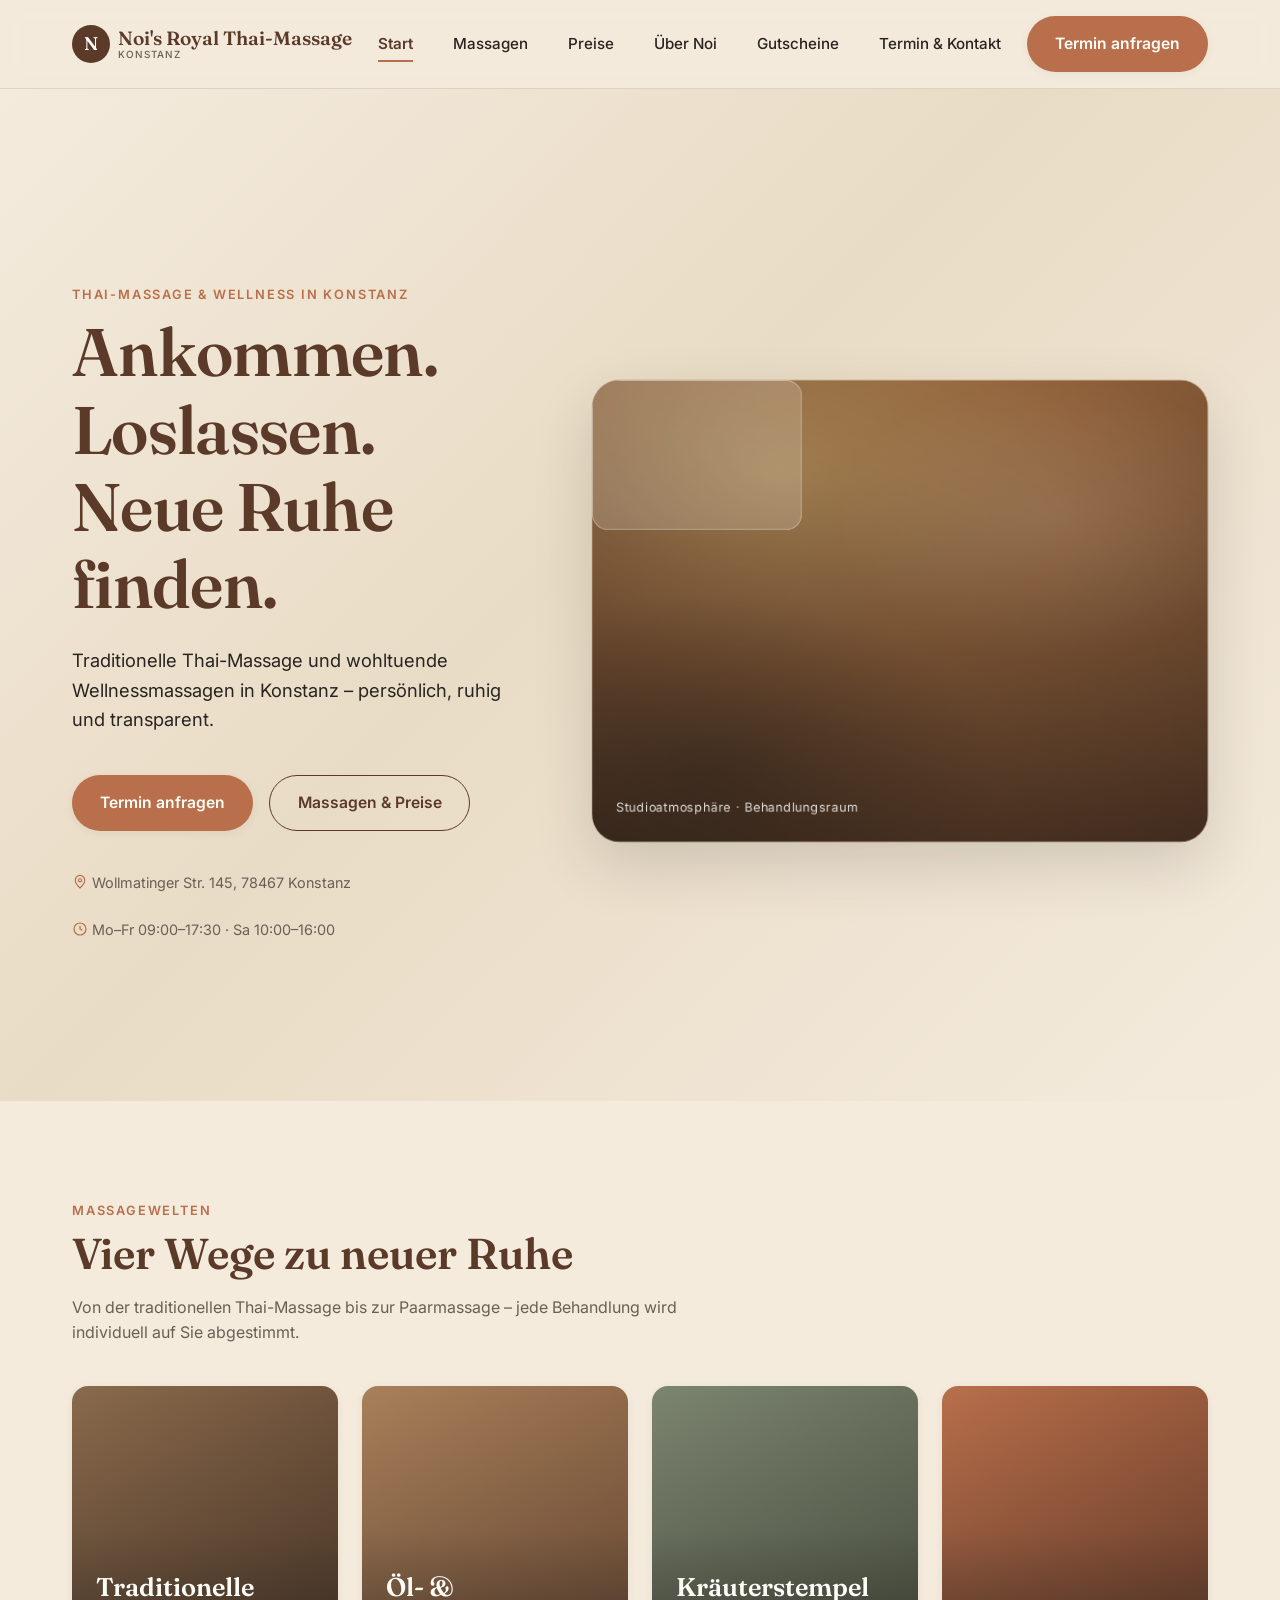
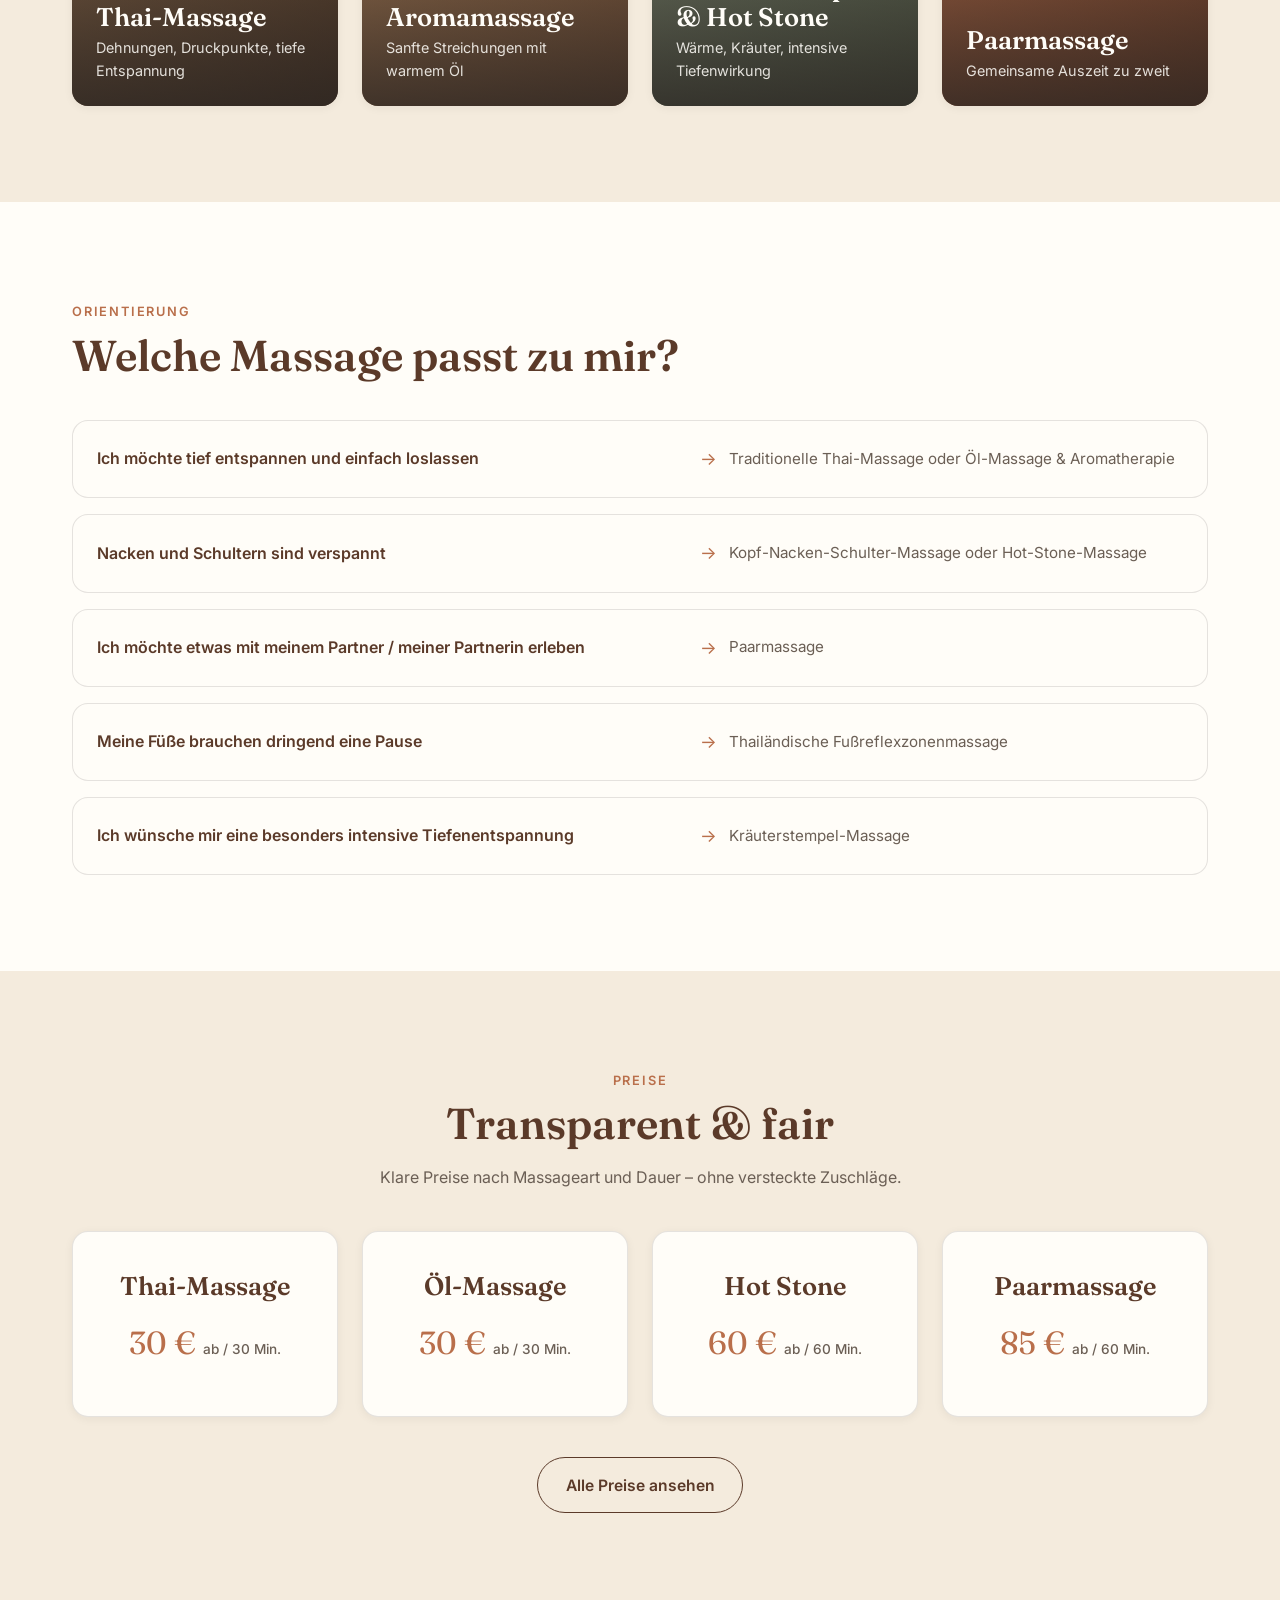
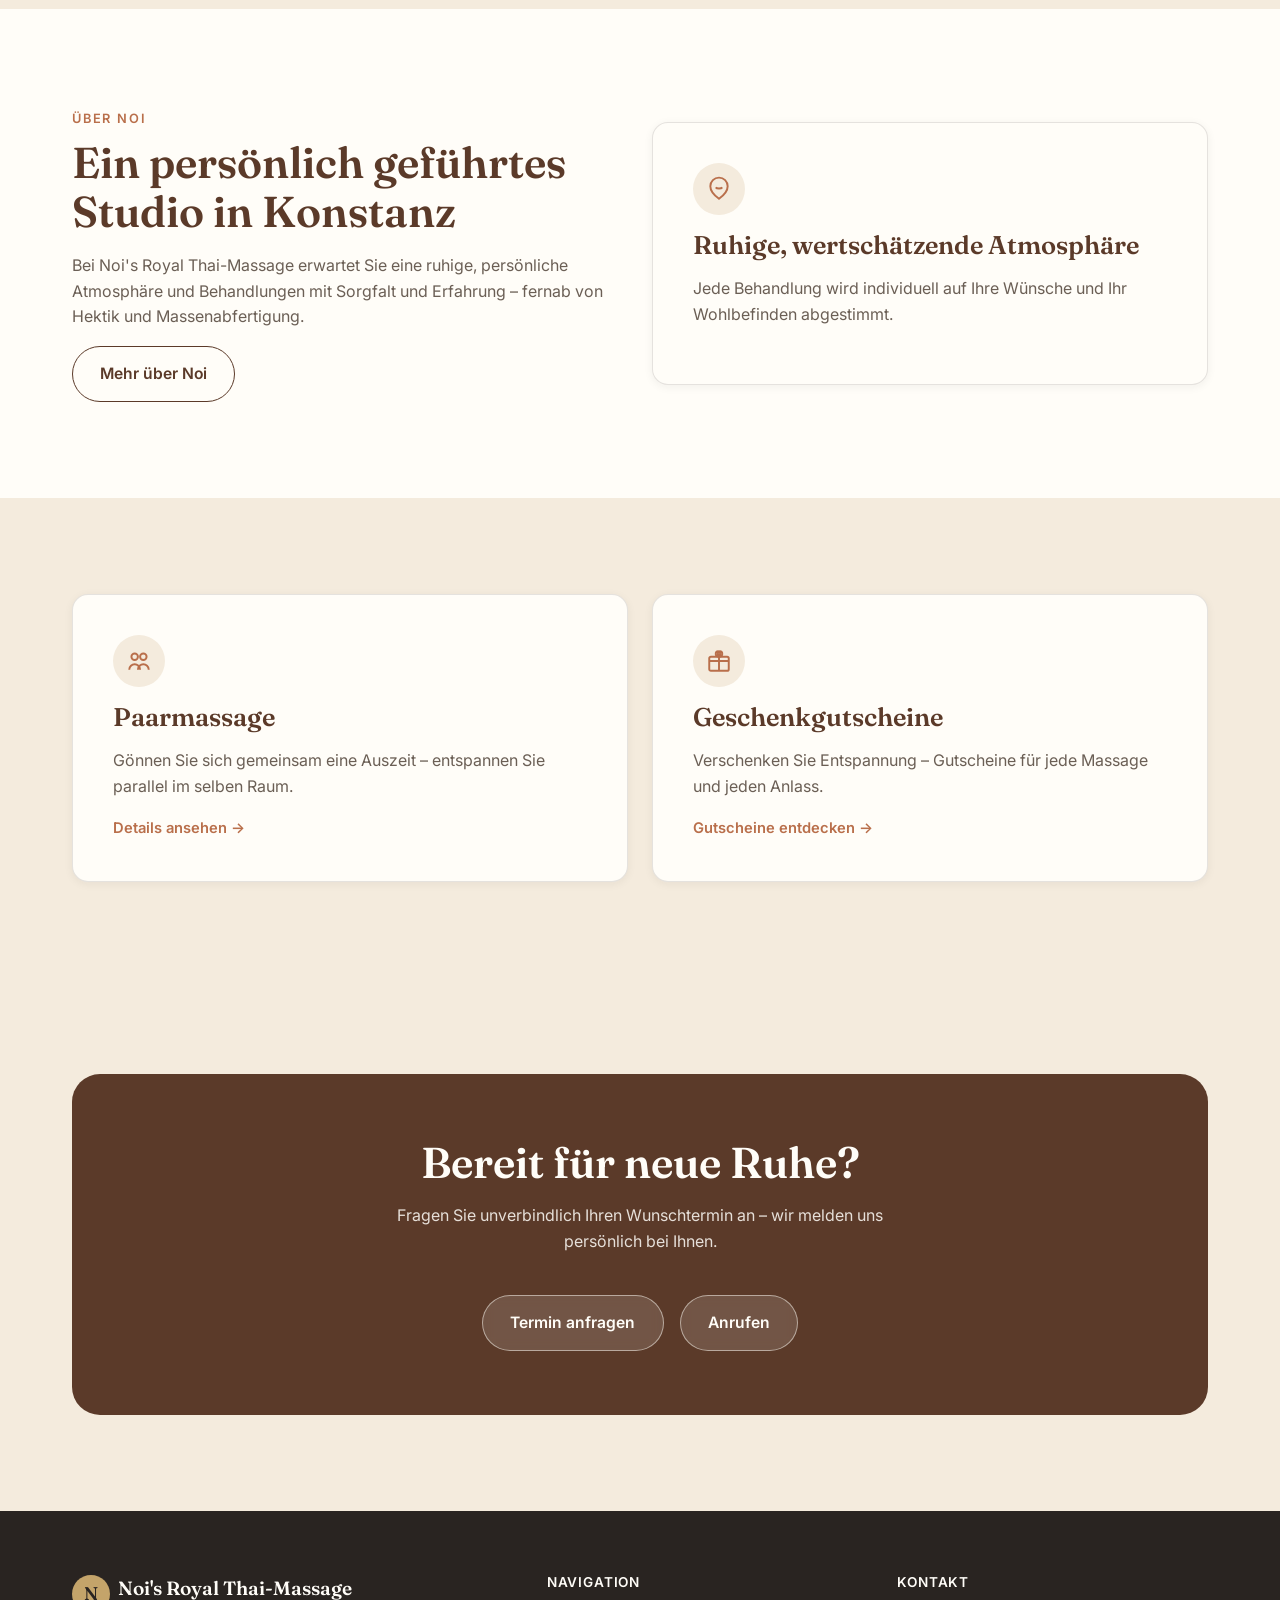
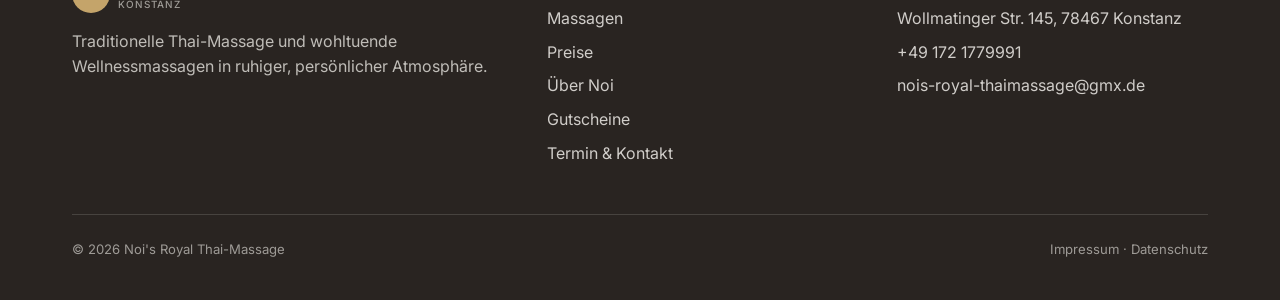
==== index.html @ 119bdf01 "Initial deploy: Noi's Royal Thai-Massage Konstanz website Static multi-page site (Start, Massagen, P" ====
<!doctype html>
<html lang="de">
<head>
<meta charset="UTF-8">
<meta name="viewport" content="width=device-width, initial-scale=1">
<title>Noi's Royal Thai-Massage Konstanz – Thai-Massage &amp; Wellness</title>
<meta name="description" content="Traditionelle Thai-Massage und wohltuende Wellnessmassagen in Konstanz – persönlich, ruhig und transparent. Jetzt Termin anfragen.">
<link rel="icon" href="data:image/svg+xml,%3Csvg xmlns='http://www.w3.org/2000/svg' viewBox='0 0 64 64'%3E%3Ccircle cx='32' cy='32' r='32' fill='%235B3A29'/%3E%3Ctext x='32' y='43' font-family='Georgia,serif' font-size='30' fill='%23FFFDF8' text-anchor='middle'%3EN%3C/text%3E%3C/svg%3E">
<link rel="preconnect" href="https://fonts.googleapis.com">
<link rel="preconnect" href="https://fonts.gstatic.com" crossorigin>
<link href="https://fonts.googleapis.com/css2?family=Fraunces:opsz,wght@9..144,500;9..144,600&family=Inter:wght@400;500;600;700&display=swap" rel="stylesheet">
<link rel="stylesheet" href="css/styles.css">
</head>
<body>
<a class="skip-link" href="#main">Zum Inhalt springen</a>

<header class="site-header">
  <div class="container nav">
    <a href="index.html" class="brand">
      <span class="brand-mark">N</span>
      <span class="brand-name">Noi's Royal Thai-Massage<span class="brand-sub">Konstanz</span></span>
    </a>
    <nav class="nav-links" aria-label="Hauptnavigation">
      <a href="index.html" aria-current="page">Start</a>
      <a href="massagen.html">Massagen</a>
      <a href="preise.html">Preise</a>
      <a href="ueber-noi.html">Über Noi</a>
      <a href="gutscheine.html">Gutscheine</a>
      <a href="termin-kontakt.html">Termin &amp; Kontakt</a>
    </nav>
    <div class="nav-actions">
      <a href="termin-kontakt.html" class="btn btn-primary nav-cta">Termin anfragen</a>
      <button class="nav-toggle" aria-expanded="false" aria-controls="mobile-menu" aria-label="Menü öffnen">
        <span></span><span></span><span></span>
      </button>
    </div>
  </div>
  <div class="mobile-menu" id="mobile-menu">
    <a href="index.html">Start</a>
    <a href="massagen.html">Massagen</a>
    <a href="preise.html">Preise</a>
    <a href="ueber-noi.html">Über Noi</a>
    <a href="gutscheine.html">Gutscheine</a>
    <a href="termin-kontakt.html">Termin &amp; Kontakt</a>
    <a href="termin-kontakt.html" class="btn btn-primary btn-block">Termin anfragen</a>
  </div>
</header>

<main id="main">

  <!-- HERO -->
  <section class="hero">
    <div class="container hero-grid">
      <div class="hero-copy">
        <span class="eyebrow">Thai-Massage &amp; Wellness in Konstanz</span>
        <h1>Ankommen. Loslassen. Neue Ruhe finden.</h1>
        <p class="lede">Traditionelle Thai-Massage und wohltuende Wellnessmassagen in Konstanz – persönlich, ruhig und transparent.</p>
        <div class="hero-ctas">
          <a href="termin-kontakt.html" class="btn btn-primary">Termin anfragen</a>
          <a href="preise.html" class="btn btn-secondary">Massagen &amp; Preise</a>
        </div>
        <div class="hero-meta">
          <span>
            <svg viewBox="0 0 24 24" fill="none" stroke="currentColor" stroke-width="1.8"><path d="M12 21s-7-6.1-7-11.5A7 7 0 0 1 12 2a7 7 0 0 1 7 7.5C19 14.9 12 21 12 21z"/><circle cx="12" cy="9.5" r="2.4"/></svg>
            Wollmatinger Str. 145, 78467 Konstanz
          </span>
          <span>
            <svg viewBox="0 0 24 24" fill="none" stroke="currentColor" stroke-width="1.8"><circle cx="12" cy="12" r="9"/><path d="M12 7v5l3.5 2"/></svg>
            Mo–Fr 09:00–17:30 · Sa 10:00–16:00
          </span>
        </div>
      </div>

      <div class="hero-visual" aria-hidden="true">
        <div class="hero-visual-layer layer-bg" data-depth="4"></div>
        <div class="hero-visual-layer layer-texture" data-depth="6"></div>
        <div class="hero-visual-layer layer-figure" data-depth="6"></div>
        <div class="hero-visual-layer layer-detail" data-depth="9"></div>
        <span class="hero-visual-caption">Studioatmosphäre · Behandlungsraum</span>
      </div>
    </div>
  </section>

  <!-- MASSAGEWELTEN -->
  <section>
    <div class="container">
      <div class="section-head reveal">
        <span class="eyebrow">Massagewelten</span>
        <h2>Vier Wege zu neuer Ruhe</h2>
        <p>Von der traditionellen Thai-Massage bis zur Paarmassage – jede Behandlung wird individuell auf Sie abgestimmt.</p>
      </div>
      <div class="grid grid-4">
        <a href="massagen.html#thai-massage" class="world-card world-1 reveal">
          <div><h3>Traditionelle Thai-Massage</h3><p>Dehnungen, Druckpunkte, tiefe Entspannung</p></div>
        </a>
        <a href="massagen.html#oel-massage" class="world-card world-2 reveal">
          <div><h3>Öl- &amp; Aromamassage</h3><p>Sanfte Streichungen mit warmem Öl</p></div>
        </a>
        <a href="massagen.html#kraeuterstempel" class="world-card world-3 reveal">
          <div><h3>Kräuterstempel &amp; Hot Stone</h3><p>Wärme, Kräuter, intensive Tiefenwirkung</p></div>
        </a>
        <a href="massagen.html#paarmassage" class="world-card world-4 reveal">
          <div><h3>Paarmassage</h3><p>Gemeinsame Auszeit zu zweit</p></div>
        </a>
      </div>
    </div>
  </section>

  <!-- WELCHE MASSAGE PASST -->
  <section class="section-tinted">
    <div class="container">
      <div class="section-head reveal">
        <span class="eyebrow">Orientierung</span>
        <h2>Welche Massage passt zu mir?</h2>
      </div>
      <div class="guide-list">
        <div class="guide-item reveal">
          <span class="guide-need">Ich möchte tief entspannen und einfach loslassen</span>
          <span class="guide-arrow">→</span>
          <span class="guide-answer">Traditionelle Thai-Massage oder Öl-Massage &amp; Aromatherapie</span>
        </div>
        <div class="guide-item reveal">
          <span class="guide-need">Nacken und Schultern sind verspannt</span>
          <span class="guide-arrow">→</span>
          <span class="guide-answer">Kopf-Nacken-Schulter-Massage oder Hot-Stone-Massage</span>
        </div>
        <div class="guide-item reveal">
          <span class="guide-need">Ich möchte etwas mit meinem Partner / meiner Partnerin erleben</span>
          <span class="guide-arrow">→</span>
          <span class="guide-answer">Paarmassage</span>
        </div>
        <div class="guide-item reveal">
          <span class="guide-need">Meine Füße brauchen dringend eine Pause</span>
          <span class="guide-arrow">→</span>
          <span class="guide-answer">Thailändische Fußreflexzonenmassage</span>
        </div>
        <div class="guide-item reveal">
          <span class="guide-need">Ich wünsche mir eine besonders intensive Tiefenentspannung</span>
          <span class="guide-arrow">→</span>
          <span class="guide-answer">Kräuterstempel-Massage</span>
        </div>
      </div>
    </div>
  </section>

  <!-- PREISE TEASER -->
  <section>
    <div class="container">
      <div class="section-head center reveal">
        <span class="eyebrow">Preise</span>
        <h2>Transparent &amp; fair</h2>
        <p>Klare Preise nach Massageart und Dauer – ohne versteckte Zuschläge.</p>
      </div>
      <div class="grid grid-4">
        <div class="card price-teaser-card reveal">
          <h3>Thai-Massage</h3>
          <span class="amount">30 € <small>ab / 30 Min.</small></span>
        </div>
        <div class="card price-teaser-card reveal">
          <h3>Öl-Massage</h3>
          <span class="amount">30 € <small>ab / 30 Min.</small></span>
        </div>
        <div class="card price-teaser-card reveal">
          <h3>Hot Stone</h3>
          <span class="amount">60 € <small>ab / 60 Min.</small></span>
        </div>
        <div class="card price-teaser-card reveal">
          <h3>Paarmassage</h3>
          <span class="amount">85 € <small>ab / 60 Min.</small></span>
        </div>
      </div>
      <div style="text-align:center; margin-top: var(--space-lg);" class="reveal">
        <a href="preise.html" class="btn btn-secondary">Alle Preise ansehen</a>
      </div>
    </div>
  </section>

  <!-- ÜBER STUDIO TEASER -->
  <section class="section-tinted">
    <div class="container grid grid-2" style="align-items:center;">
      <div class="reveal">
        <span class="eyebrow">Über Noi</span>
        <h2>Ein persönlich geführtes Studio in Konstanz</h2>
        <p>Bei Noi's Royal Thai-Massage erwartet Sie eine ruhige, persönliche Atmosphäre und Behandlungen mit Sorgfalt und Erfahrung – fernab von Hektik und Massenabfertigung.</p>
        <a href="ueber-noi.html" class="btn btn-secondary">Mehr über Noi</a>
      </div>
      <div class="card reveal">
        <div class="card-icon">
          <svg viewBox="0 0 24 24" fill="none" stroke="currentColor" stroke-width="1.8"><path d="M12 21c4.97-3.5 8-7.5 8-11.5A8 8 0 0 0 4 9.5C4 13.5 7.03 17.5 12 21z"/><path d="M9 10.5c1 1.5 5 1.5 6 0"/></svg>
        </div>
        <h3>Ruhige, wertschätzende Atmosphäre</h3>
        <p>Jede Behandlung wird individuell auf Ihre Wünsche und Ihr Wohlbefinden abgestimmt.</p>
      </div>
    </div>
  </section>

  <!-- PAARMASSAGE & GUTSCHEINE -->
  <section>
    <div class="container grid grid-2">
      <div class="card reveal">
        <div class="card-icon">
          <svg viewBox="0 0 24 24" fill="none" stroke="currentColor" stroke-width="1.8"><circle cx="8" cy="8" r="3"/><circle cx="16" cy="8" r="3"/><path d="M3 20c0-3 2.5-5 5-5s5 2 5 5"/><path d="M11 20c0-3 2.5-5 5-5s5 2 5 5"/></svg>
        </div>
        <h3>Paarmassage</h3>
        <p>Gönnen Sie sich gemeinsam eine Auszeit – entspannen Sie parallel im selben Raum.</p>
        <a href="massagen.html#paarmassage" class="card-link">Details ansehen →</a>
      </div>
      <div class="card reveal">
        <div class="card-icon">
          <svg viewBox="0 0 24 24" fill="none" stroke="currentColor" stroke-width="1.8"><rect x="3" y="8" width="18" height="13" rx="1.5"/><path d="M3 12h18"/><path d="M12 8v13"/><path d="M12 8c-1.7 0-3-1.1-3-2.5S9.8 3 11.2 3c1.6 0 2.8 2 .8 5zM12 8c1.7 0 3-1.1 3-2.5S14.2 3 12.8 3c-1.6 0-2.8 2-.8 5z"/></svg>
        </div>
        <h3>Geschenkgutscheine</h3>
        <p>Verschenken Sie Entspannung – Gutscheine für jede Massage und jeden Anlass.</p>
        <a href="gutscheine.html" class="card-link">Gutscheine entdecken →</a>
      </div>
    </div>
  </section>

  <!-- TERMIN & ANFAHRT CTA -->
  <section>
    <div class="container">
      <div class="cta-banner reveal">
        <h2>Bereit für neue Ruhe?</h2>
        <p>Fragen Sie unverbindlich Ihren Wunschtermin an – wir melden uns persönlich bei Ihnen.</p>
        <div class="hero-ctas">
          <a href="termin-kontakt.html" class="btn btn-ghost-light">Termin anfragen</a>
          <a href="tel:+491721779991" class="btn btn-ghost-light">Anrufen</a>
        </div>
      </div>
    </div>
  </section>

</main>

<footer class="site-footer">
  <div class="container">
    <div class="footer-grid">
      <div>
        <a href="index.html" class="brand">
          <span class="brand-mark">N</span>
          <span class="brand-name">Noi's Royal Thai-Massage<span class="brand-sub">Konstanz</span></span>
        </a>
        <p>Traditionelle Thai-Massage und wohltuende Wellnessmassagen in ruhiger, persönlicher Atmosphäre.</p>
      </div>
      <div>
        <h4>Navigation</h4>
        <ul class="footer-links">
          <li><a href="massagen.html">Massagen</a></li>
          <li><a href="preise.html">Preise</a></li>
          <li><a href="ueber-noi.html">Über Noi</a></li>
          <li><a href="gutscheine.html">Gutscheine</a></li>
          <li><a href="termin-kontakt.html">Termin &amp; Kontakt</a></li>
        </ul>
      </div>
      <div>
        <h4>Kontakt</h4>
        <ul class="footer-links">
          <li>Wollmatinger Str. 145, 78467 Konstanz</li>
          <li><a href="tel:+491721779991">+49 172 1779991</a></li>
          <!-- E-Mail laut Sekundärquelle verifiziert; vor Livegang gegen offiziellen Mail-Link prüfen, siehe research/01_unternehmensdaten.md -->
          <li><a href="mailto:nois-royal-thaimassage@gmx.de">nois-royal-thaimassage@gmx.de</a></li>
        </ul>
      </div>
    </div>
    <div class="footer-bottom">
      <span>&copy; <span id="current-year">2026</span> Noi's Royal Thai-Massage</span>
      <span><a href="impressum.html">Impressum</a> · <a href="datenschutz.html">Datenschutz</a></span>
    </div>
  </div>
</footer>

<script src="js/main.js" defer></script>
</body>
</html>
---- css/styles.css ----
/* ============================================================
   Noi's Royal Thai-Massage — Design System
   Warm sand / deep teak / thai sage / terracotta / muted gold
   ============================================================ */

:root {
  /* Colors */
  --color-sand: #F4EBDD;
  --color-teak: #5B3A29;
  --color-sage: #6F7B65;
  --color-terracotta: #B96F4B;
  --color-gold: #C4A46A;
  --color-charcoal: #292421;
  --color-white: #FFFDF8;

  --color-bg: var(--color-sand);
  --color-surface: var(--color-white);
  --color-text: var(--color-charcoal);
  --color-text-muted: #6B5F55;
  --color-primary: var(--color-teak);
  --color-secondary: var(--color-sage);
  --color-accent: var(--color-terracotta);
  --color-accent-gold: var(--color-gold);
  --color-border: rgba(41, 36, 33, 0.12);

  /* Typography */
  --font-serif: "Fraunces", "Iowan Old Style", "Palatino Linotype", Georgia, serif;
  --font-sans: "Inter", -apple-system, BlinkMacSystemFont, "Segoe UI", Roboto, Arial, sans-serif;

  /* Spacing scale */
  --space-3xs: 0.25rem;
  --space-2xs: 0.5rem;
  --space-xs: 0.75rem;
  --space-sm: 1rem;
  --space-md: 1.5rem;
  --space-lg: 2.5rem;
  --space-xl: 4rem;
  --space-2xl: 6rem;
  --space-3xl: 8rem;

  /* Layout */
  --container-max: 1200px;
  --container-pad: 1.25rem;
  --radius-sm: 8px;
  --radius-md: 16px;
  --radius-lg: 28px;
  --shadow-sm: 0 2px 10px rgba(41, 36, 33, 0.06);
  --shadow-md: 0 12px 32px rgba(41, 36, 33, 0.10);
  --shadow-lg: 0 24px 60px rgba(41, 36, 33, 0.16);

  --ease-standard: cubic-bezier(0.22, 1, 0.36, 1);
  --dur-fast: 180ms;
  --dur-med: 420ms;
  --dur-slow: 900ms;
}

@media (min-width: 700px) {
  :root { --container-pad: 2rem; }
}

/* ---------------- Reset ---------------- */
*, *::before, *::after { box-sizing: border-box; }
html { -webkit-text-size-adjust: 100%; scroll-behavior: smooth; }
@media (prefers-reduced-motion: reduce) {
  html { scroll-behavior: auto; }
  *, *::before, *::after {
    animation-duration: 0.001ms !important;
    animation-iteration-count: 1 !important;
    transition-duration: 0.001ms !important;
    scroll-behavior: auto !important;
  }
}
body {
  margin: 0;
  background: var(--color-bg);
  color: var(--color-text);
  font-family: var(--font-sans);
  font-size: 16px;
  line-height: 1.6;
  -webkit-font-smoothing: antialiased;
}
img, svg, video { max-width: 100%; display: block; }
a { color: inherit; text-decoration: none; }
ul { margin: 0; padding: 0; list-style: none; }
button { font: inherit; cursor: pointer; }
h1, h2, h3, h4 { font-family: var(--font-serif); font-weight: 600; line-height: 1.15; margin: 0 0 var(--space-sm); color: var(--color-primary); overflow-wrap: break-word; hyphens: auto; }
p { margin: 0 0 var(--space-sm); color: var(--color-text-muted); }
h1 { font-size: clamp(2.3rem, 5.5vw, 4.2rem); letter-spacing: -0.01em; }
h2 { font-size: clamp(1.8rem, 3.6vw, 2.7rem); }
h3 { font-size: clamp(1.25rem, 2.2vw, 1.6rem); }

.container {
  max-width: var(--container-max);
  margin-inline: auto;
  padding-inline: var(--container-pad);
}

section { padding-block: var(--space-2xl); }
@media (max-width: 640px) {
  section { padding-block: var(--space-xl); }
}

.eyebrow {
  display: inline-block;
  font-family: var(--font-sans);
  font-size: 0.8rem;
  letter-spacing: 0.14em;
  text-transform: uppercase;
  color: var(--color-accent);
  font-weight: 600;
  margin-bottom: var(--space-2xs);
}

.section-head { max-width: 640px; margin-bottom: var(--space-lg); }
.section-head.center { margin-inline: auto; text-align: center; }

/* ---------------- Buttons ---------------- */
.btn {
  display: inline-flex;
  align-items: center;
  justify-content: center;
  gap: var(--space-2xs);
  padding: 0.9rem 1.7rem;
  border-radius: 999px;
  font-family: var(--font-sans);
  font-weight: 600;
  font-size: 0.98rem;
  border: 1px solid transparent;
  transition: transform var(--dur-fast) var(--ease-standard), box-shadow var(--dur-fast) var(--ease-standard), background var(--dur-fast) var(--ease-standard), color var(--dur-fast) var(--ease-standard);
  white-space: nowrap;
}
.btn:hover { transform: translateY(-2px); }
.btn:active { transform: translateY(0); }
.btn-primary {
  background: var(--color-accent);
  color: var(--color-white);
  box-shadow: var(--shadow-sm);
}
.btn-primary:hover { background: #a55f3f; box-shadow: var(--shadow-md); }
.btn-secondary {
  background: transparent;
  color: var(--color-primary);
  border-color: var(--color-primary);
}
.btn-secondary:hover { background: var(--color-primary); color: var(--color-white); }
.btn-ghost-light {
  background: rgba(255, 253, 248, 0.14);
  color: var(--color-white);
  border-color: rgba(255, 253, 248, 0.5);
  backdrop-filter: blur(6px);
}
.btn-ghost-light:hover { background: rgba(255, 253, 248, 0.92); color: var(--color-primary); }
.btn-block { width: 100%; }

/* ---------------- Header / Nav ---------------- */
.site-header {
  position: sticky;
  top: 0;
  z-index: 100;
  background: rgba(244, 235, 221, 0.86);
  backdrop-filter: blur(10px);
  border-bottom: 1px solid var(--color-border);
}
.nav {
  display: flex;
  align-items: center;
  justify-content: space-between;
  padding-block: var(--space-sm);
}
.brand {
  display: flex;
  align-items: center;
  gap: var(--space-2xs);
  font-family: var(--font-serif);
  font-weight: 600;
  font-size: 1.2rem;
  color: var(--color-primary);
}
.brand-mark {
  width: 38px;
  height: 38px;
  border-radius: 50%;
  background: var(--color-primary);
  color: var(--color-white);
  display: flex;
  align-items: center;
  justify-content: center;
  font-family: var(--font-serif);
  font-size: 1.15rem;
  flex-shrink: 0;
}
.brand-name { line-height: 1.1; }
.brand-sub { display: block; font-family: var(--font-sans); font-size: 0.62rem; letter-spacing: 0.1em; text-transform: uppercase; color: var(--color-text-muted); font-weight: 500; }

.nav-links {
  display: none;
  align-items: center;
  gap: var(--space-lg);
}
.nav-links a {
  font-size: 0.95rem;
  font-weight: 500;
  color: var(--color-text);
  position: relative;
  padding-block: var(--space-3xs);
}
.nav-links a::after {
  content: "";
  position: absolute;
  left: 0; right: 100%;
  bottom: -2px;
  height: 2px;
  background: var(--color-accent);
  transition: right var(--dur-fast) var(--ease-standard);
}
.nav-links a:hover::after,
.nav-links a[aria-current="page"]::after { right: 0; }
.nav-links a[aria-current="page"] { color: var(--color-primary); font-weight: 600; }

.nav-cta { display: none; }
.nav-actions { display: flex; align-items: center; gap: var(--space-sm); }

.nav-toggle {
  display: flex;
  flex-direction: column;
  justify-content: center;
  gap: 5px;
  width: 42px;
  height: 42px;
  background: transparent;
  border: 1px solid var(--color-border);
  border-radius: 10px;
}
.nav-toggle span {
  display: block;
  height: 2px;
  width: 20px;
  margin-inline: auto;
  background: var(--color-primary);
  transition: transform var(--dur-fast) var(--ease-standard), opacity var(--dur-fast) var(--ease-standard);
}
.nav-toggle[aria-expanded="true"] span:nth-child(1) { transform: translateY(7px) rotate(45deg); }
.nav-toggle[aria-expanded="true"] span:nth-child(2) { opacity: 0; }
.nav-toggle[aria-expanded="true"] span:nth-child(3) { transform: translateY(-7px) rotate(-45deg); }

.mobile-menu {
  display: none;
  flex-direction: column;
  gap: var(--space-2xs);
  padding: var(--space-sm) var(--container-pad) var(--space-lg);
  border-top: 1px solid var(--color-border);
  background: var(--color-bg);
}
.mobile-menu.open { display: flex; }
.mobile-menu a {
  padding: var(--space-sm) 0;
  font-size: 1.05rem;
  font-weight: 500;
  border-bottom: 1px solid var(--color-border);
}
.mobile-menu .btn { margin-top: var(--space-sm); }

@media (min-width: 900px) {
  .nav-links { display: flex; }
  .nav-cta { display: inline-flex; }
  .nav-toggle { display: none; }
  .mobile-menu { display: none !important; }
}

/* ---------------- Hero ---------------- */
.hero {
  position: relative;
  min-height: 92vh;
  display: flex;
  align-items: center;
  overflow: hidden;
  background: linear-gradient(135deg, var(--color-sand) 0%, #e9dcc6 45%, var(--color-sand) 100%);
}
.hero-grid {
  position: relative;
  z-index: 2;
  display: grid;
  grid-template-columns: 1fr;
  gap: var(--space-lg);
  width: 100%;
  padding-block: var(--space-2xl) var(--space-xl);
}
@media (min-width: 900px) {
  .hero-grid { grid-template-columns: 0.85fr 1.15fr; align-items: center; gap: var(--space-xl); }
}
.hero-copy { max-width: 560px; }
.hero-copy h1 { margin-bottom: var(--space-md); }
.hero-copy .lede { font-size: 1.15rem; color: var(--color-text); max-width: 460px; margin-bottom: var(--space-lg); }
.hero-ctas { display: flex; flex-wrap: wrap; gap: var(--space-sm); }
.hero-meta {
  display: flex;
  flex-wrap: wrap;
  gap: var(--space-md);
  margin-top: var(--space-lg);
  font-size: 0.9rem;
  color: var(--color-text-muted);
}
.hero-meta span { display: inline-flex; align-items: center; gap: var(--space-3xs); }
.hero-meta svg { width: 16px; height: 16px; color: var(--color-accent); flex-shrink: 0; }

.hero-visual {
  position: relative;
  border-radius: var(--radius-lg);
  overflow: hidden;
  aspect-ratio: 4 / 5;
  box-shadow: var(--shadow-lg);
  will-change: transform;
}
@media (min-width: 900px) {
  .hero-visual { aspect-ratio: 16 / 12; }
}
.hero-visual-layer {
  position: absolute;
  inset: 0;
  background-size: cover;
  background-position: center;
}
.hero-visual .layer-bg {
  background: radial-gradient(120% 100% at 30% 20%, #caa672 0%, #a4744d 42%, #5f4230 100%);
}
.hero-visual .layer-texture {
  background-image:
    radial-gradient(60% 50% at 75% 30%, rgba(255,255,255,0.16), transparent 60%),
    radial-gradient(70% 60% at 20% 85%, rgba(41,36,33,0.35), transparent 65%);
}
.hero-visual .layer-figure {
  background: linear-gradient(200deg, rgba(196,164,106,0.35), rgba(41,36,33,0.55));
  mix-blend-mode: multiply;
}
.hero-visual .layer-detail {
  position: absolute;
  right: 8%;
  bottom: 8%;
  width: 34%;
  aspect-ratio: 1.4/1;
  background: rgba(255, 253, 248, 0.18);
  border: 1px solid rgba(255,253,248,0.35);
  border-radius: var(--radius-md);
  backdrop-filter: blur(3px);
}
.hero-visual-caption {
  position: absolute;
  left: var(--space-md);
  bottom: var(--space-md);
  right: var(--space-md);
  color: var(--color-white);
  font-size: 0.78rem;
  letter-spacing: 0.04em;
  opacity: 0.85;
  z-index: 3;
}

/* ---------------- Cards ---------------- */
.grid { display: grid; gap: var(--space-md); }
.grid-2 { grid-template-columns: 1fr; }
.grid-3 { grid-template-columns: 1fr; }
.grid-4 { grid-template-columns: 1fr; }
@media (min-width: 620px) {
  .grid-2 { grid-template-columns: repeat(2, 1fr); }
  .grid-4 { grid-template-columns: repeat(2, 1fr); }
}
@media (min-width: 900px) {
  .grid-3 { grid-template-columns: repeat(3, 1fr); }
  .grid-4 { grid-template-columns: repeat(4, 1fr); }
}

.card {
  background: var(--color-surface);
  border-radius: var(--radius-md);
  padding: var(--space-lg);
  box-shadow: var(--shadow-sm);
  border: 1px solid var(--color-border);
  transition: transform var(--dur-fast) var(--ease-standard), box-shadow var(--dur-fast) var(--ease-standard);
}
.card:hover { transform: translateY(-4px); box-shadow: var(--shadow-md); }
.card-icon {
  width: 52px;
  height: 52px;
  border-radius: 50%;
  background: var(--color-sand);
  color: var(--color-accent);
  display: flex;
  align-items: center;
  justify-content: center;
  margin-bottom: var(--space-sm);
}
.card-icon svg { width: 26px; height: 26px; }
.card a.card-link { color: var(--color-accent); font-weight: 600; font-size: 0.92rem; display: inline-flex; align-items: center; gap: 4px; }

/* massage world visual cards */
.world-card {
  position: relative;
  border-radius: var(--radius-md);
  overflow: hidden;
  min-height: 320px;
  display: flex;
  align-items: flex-end;
  padding: var(--space-md);
  color: var(--color-white);
  box-shadow: var(--shadow-sm);
  isolation: isolate;
}
.world-card::before {
  content: "";
  position: absolute; inset: 0;
  background: var(--bg-grad);
  z-index: -2;
}
.world-card::after {
  content: "";
  position: absolute; inset: 0;
  background: linear-gradient(0deg, rgba(41,36,33,0.75) 0%, rgba(41,36,33,0.1) 55%, transparent 100%);
  z-index: -1;
}
.world-card h3 { color: var(--color-white); margin-bottom: var(--space-3xs); }
.world-card p { color: rgba(255,253,248,0.86); font-size: 0.9rem; margin-bottom: 0; }
.world-1 { --bg-grad: linear-gradient(140deg, #8a6a4c, #4c3626); }
.world-2 { --bg-grad: linear-gradient(140deg, #a9805a, #6f4c34); }
.world-3 { --bg-grad: linear-gradient(140deg, #7c8570, #4c5442); }
.world-4 { --bg-grad: linear-gradient(140deg, #b96f4b, #6a3d28); }

/* ---------------- Guide / "welche Massage passt zu mir" ---------------- */
.guide-list { display: grid; gap: var(--space-sm); }
.guide-item {
  display: grid;
  grid-template-columns: 1fr;
  gap: var(--space-xs);
  align-items: center;
  background: var(--color-surface);
  border: 1px solid var(--color-border);
  border-radius: var(--radius-md);
  padding: var(--space-md);
}
@media (min-width: 700px) {
  .guide-item { grid-template-columns: 1.3fr auto 1fr; }
}
.guide-need { font-weight: 600; color: var(--color-primary); }
.guide-arrow { color: var(--color-accent); font-size: 1.1rem; display: none; }
@media (min-width: 700px) { .guide-arrow { display: block; } }
.guide-answer { color: var(--color-text-muted); font-size: 0.95rem; }

/* ---------------- Price tables ---------------- */
.price-table { width: 100%; border-collapse: collapse; }
.price-table caption { text-align: left; font-family: var(--font-serif); font-size: 1.3rem; color: var(--color-primary); margin-bottom: var(--space-sm); }
.price-table th, .price-table td {
  text-align: left;
  padding: var(--space-sm) var(--space-md);
  border-bottom: 1px solid var(--color-border);
}
.price-table th { font-size: 0.78rem; text-transform: uppercase; letter-spacing: 0.06em; color: var(--color-text-muted); font-weight: 600; }
.price-table td.price { text-align: right; font-weight: 600; color: var(--color-primary); white-space: nowrap; }
.price-table tr:last-child td { border-bottom: none; }
.price-group { margin-bottom: var(--space-xl); background: var(--color-surface); border-radius: var(--radius-md); padding: var(--space-lg); border: 1px solid var(--color-border); box-shadow: var(--shadow-sm); overflow-x: auto; }
.price-group-note { font-size: 0.85rem; color: var(--color-text-muted); margin-top: var(--space-2xs); margin-bottom: 0; }

.price-teaser-card { text-align: center; }
.price-teaser-card .amount { font-family: var(--font-serif); font-size: 2rem; color: var(--color-accent); display: block; margin: var(--space-2xs) 0; }
.price-teaser-card .amount small { font-family: var(--font-sans); font-size: 0.85rem; color: var(--color-text-muted); font-weight: 500; }

/* ---------------- Sections: dark / tinted ---------------- */
.section-tinted { background: var(--color-surface); }
.section-dark { background: var(--color-primary); color: var(--color-white); }
.section-dark h2, .section-dark h3 { color: var(--color-white); }
.section-dark p { color: rgba(255,253,248,0.82); }

/* ---------------- CTA banner ---------------- */
.cta-banner {
  background: var(--color-primary);
  border-radius: var(--radius-lg);
  padding: var(--space-xl) var(--space-lg);
  text-align: center;
  color: var(--color-white);
}
.cta-banner h2 { color: var(--color-white); }
.cta-banner p { color: rgba(255,253,248,0.85); max-width: 560px; margin-inline: auto; margin-bottom: var(--space-lg); }
.cta-banner .hero-ctas { justify-content: center; }

/* ---------------- Contact / anfahrt ---------------- */
.contact-grid { display: grid; gap: var(--space-lg); }
@media (min-width: 900px) { .contact-grid { grid-template-columns: 1fr 1fr; align-items: start; } }
.info-list { display: grid; gap: var(--space-md); }
.info-row { display: flex; gap: var(--space-sm); align-items: flex-start; }
.info-row .icon-badge {
  width: 40px; height: 40px; border-radius: 50%;
  background: var(--color-sand); color: var(--color-accent);
  display: flex; align-items: center; justify-content: center; flex-shrink: 0;
}
.info-row .icon-badge svg { width: 20px; height: 20px; }
.info-row h4 { margin-bottom: var(--space-3xs); font-size: 1rem; color: var(--color-primary); }
.info-row p { margin-bottom: 0; }

.hours-table { width: 100%; border-collapse: collapse; }
.hours-table td { padding: var(--space-2xs) 0; border-bottom: 1px solid var(--color-border); }
.hours-table td:last-child { text-align: right; font-weight: 600; color: var(--color-primary); }
.hours-table tr:last-child td { border-bottom: none; }

/* ---------------- Forms ---------------- */
.form-field { display: grid; gap: var(--space-3xs); margin-bottom: var(--space-sm); }
.form-field label { font-size: 0.88rem; font-weight: 600; color: var(--color-primary); }
.form-field input, .form-field select, .form-field textarea {
  width: 100%;
  font: inherit;
  padding: 0.8rem 1rem;
  border-radius: var(--radius-sm);
  border: 1px solid var(--color-border);
  background: var(--color-white);
  color: var(--color-text);
}
.form-field input:focus, .form-field select:focus, .form-field textarea:focus {
  outline: 2px solid var(--color-accent);
  outline-offset: 1px;
}
.form-row { display: grid; gap: var(--space-sm); }
@media (min-width: 560px) { .form-row.two { grid-template-columns: 1fr 1fr; } }
.form-note { font-size: 0.82rem; color: var(--color-text-muted); margin-top: var(--space-2xs); }
.form-status { font-size: 0.9rem; margin-top: var(--space-sm); padding: var(--space-xs) var(--space-sm); border-radius: var(--radius-sm); display: none; }
.form-status.visible { display: block; }
.form-status.success { background: rgba(111,123,101,0.15); color: var(--color-sage); }

/* ---------------- Footer ---------------- */
.site-footer { background: var(--color-charcoal); color: rgba(255,253,248,0.78); padding-block: var(--space-xl) var(--space-lg); }
.footer-grid { display: grid; gap: var(--space-lg); margin-bottom: var(--space-lg); }
@media (min-width: 700px) { .footer-grid { grid-template-columns: 1.4fr 1fr 1fr; } }
.site-footer h4 { color: var(--color-white); font-family: var(--font-sans); font-size: 0.85rem; letter-spacing: 0.06em; text-transform: uppercase; margin-bottom: var(--space-sm); }
.site-footer .brand { color: var(--color-white); margin-bottom: var(--space-sm); }
.site-footer .brand .brand-mark { background: var(--color-gold); color: var(--color-charcoal); }
.site-footer .brand-sub { color: rgba(255,253,248,0.55); }
.site-footer p { color: rgba(255,253,248,0.7); }
.footer-links li { margin-bottom: var(--space-2xs); }
.footer-links a:hover { color: var(--color-gold); }
.footer-bottom {
  border-top: 1px solid rgba(255,253,248,0.14);
  padding-top: var(--space-md);
  display: flex; flex-wrap: wrap; gap: var(--space-sm);
  justify-content: space-between;
  font-size: 0.82rem;
  color: rgba(255,253,248,0.55);
}
.footer-bottom a:hover { color: var(--color-gold); }

/* ---------------- Reveal on scroll ---------------- */
.reveal { opacity: 0; transform: translateY(24px); transition: opacity var(--dur-slow) var(--ease-standard), transform var(--dur-slow) var(--ease-standard); }
.reveal.is-visible { opacity: 1; transform: translateY(0); }
@media (prefers-reduced-motion: reduce) {
  .reveal { opacity: 1; transform: none; transition: none; }
}

/* ---------------- Simple inner-page hero ---------------- */
.page-hero {
  padding-block: var(--space-2xl) var(--space-xl);
  background: linear-gradient(160deg, var(--color-sand), #ecdfc9);
  text-align: left;
}
.page-hero .eyebrow { margin-bottom: var(--space-2xs); }
.page-hero p.lede { max-width: 620px; font-size: 1.05rem; color: var(--color-text); }

/* Voucher / gutschein */
.voucher-card {
  background: linear-gradient(135deg, var(--color-primary), #3f2a1e);
  color: var(--color-white);
  border-radius: var(--radius-lg);
  padding: var(--space-xl);
  position: relative;
  overflow: hidden;
}
.voucher-card::after {
  content: "";
  position: absolute;
  inset: 10px;
  border: 1px dashed rgba(255,253,248,0.35);
  border-radius: calc(var(--radius-lg) - 8px);
  pointer-events: none;
}
.voucher-card h2 { color: var(--color-white); }
.voucher-card p { color: rgba(255,253,248,0.85); }

/* Legal pages */
.legal-content h2 { margin-top: var(--space-lg); }
.legal-content h3 { margin-top: var(--space-md); color: var(--color-text); }
.legal-content p, .legal-content li { color: var(--color-text-muted); }
.legal-content ul { margin-bottom: var(--space-sm); }
.legal-content li { margin-bottom: var(--space-2xs); padding-left: 1.1em; position: relative; }
.legal-content li::before { content: "—"; position: absolute; left: 0; color: var(--color-accent); }
.legal-note {
  background: rgba(185,111,75,0.12);
  border: 1px solid rgba(185,111,75,0.3);
  border-radius: var(--radius-sm);
  padding: var(--space-sm) var(--space-md);
  font-size: 0.9rem;
  color: var(--color-text);
  margin-bottom: var(--space-lg);
}

/* skip link */
.skip-link {
  position: absolute;
  left: -9999px;
  top: 0;
  background: var(--color-primary);
  color: var(--color-white);
  padding: var(--space-2xs) var(--space-sm);
  z-index: 1000;
  border-radius: 0 0 var(--radius-sm) 0;
}
.skip-link:focus { left: 0; }
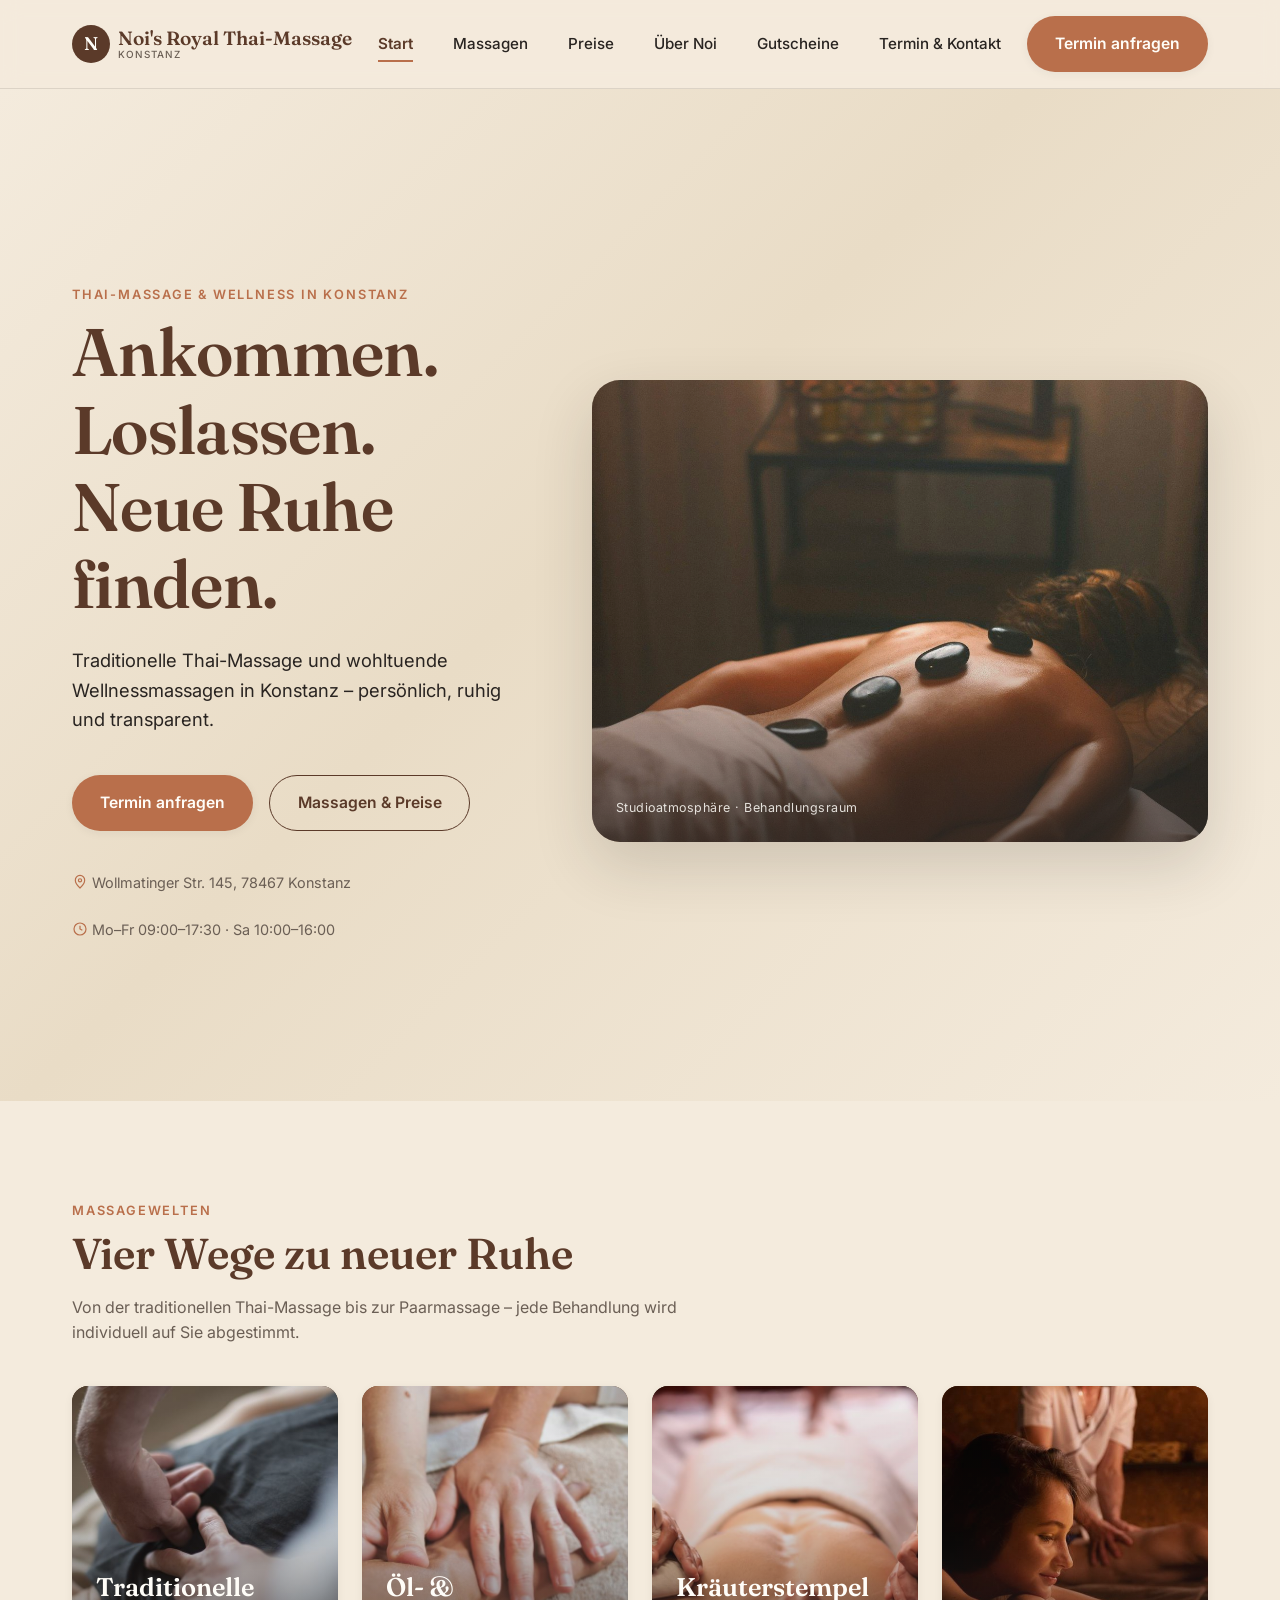
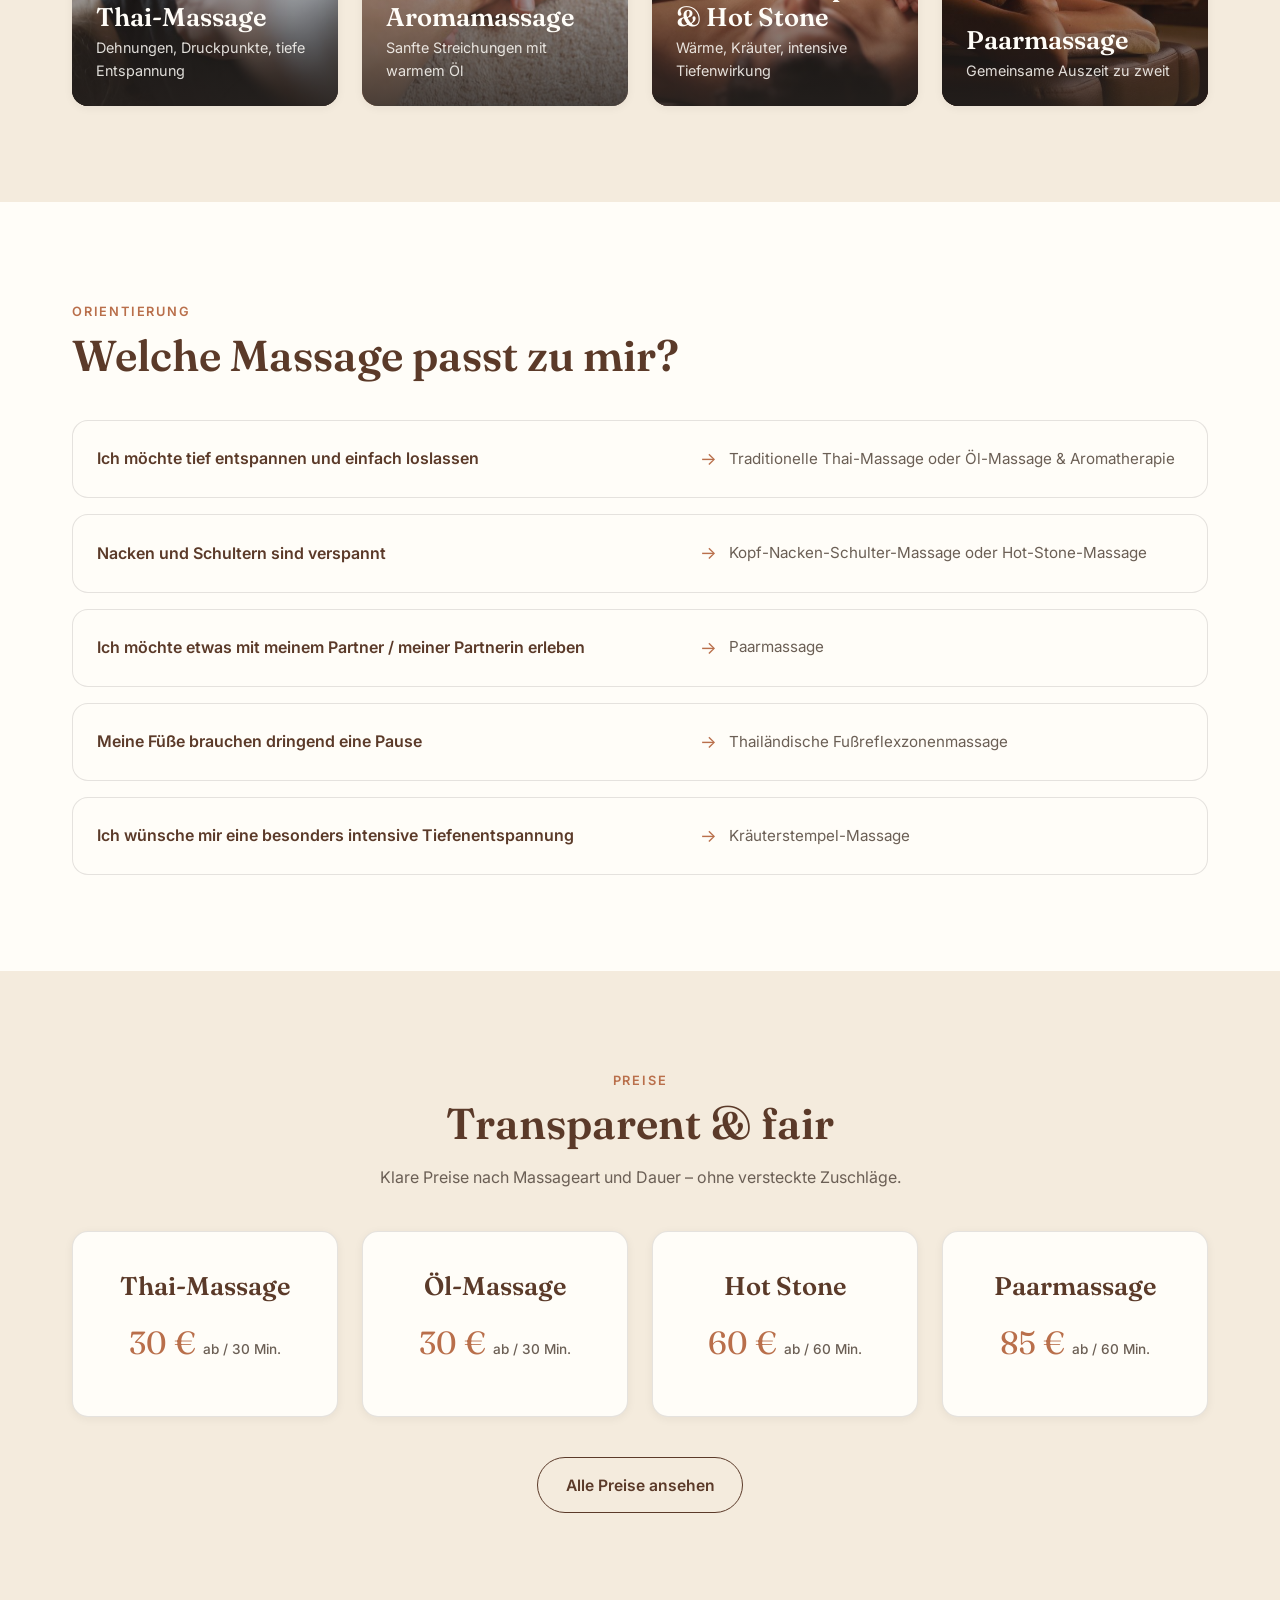
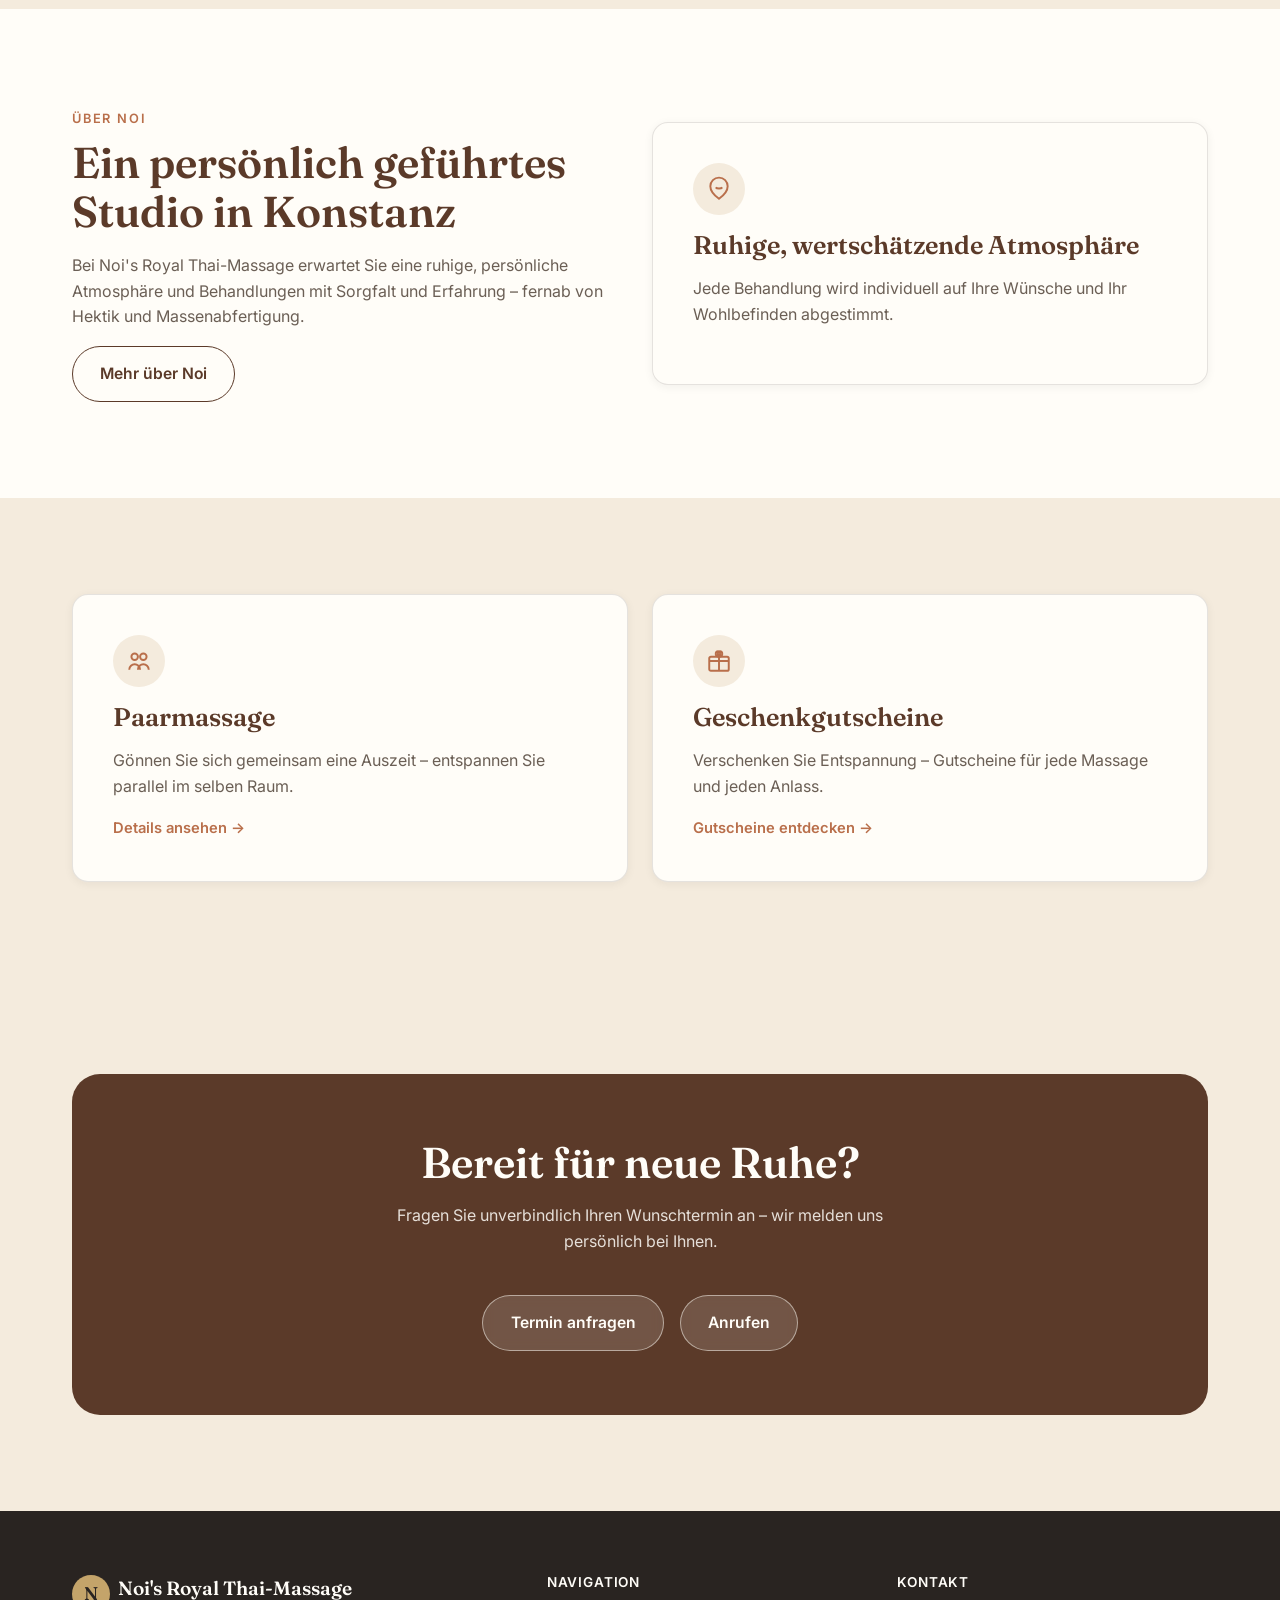
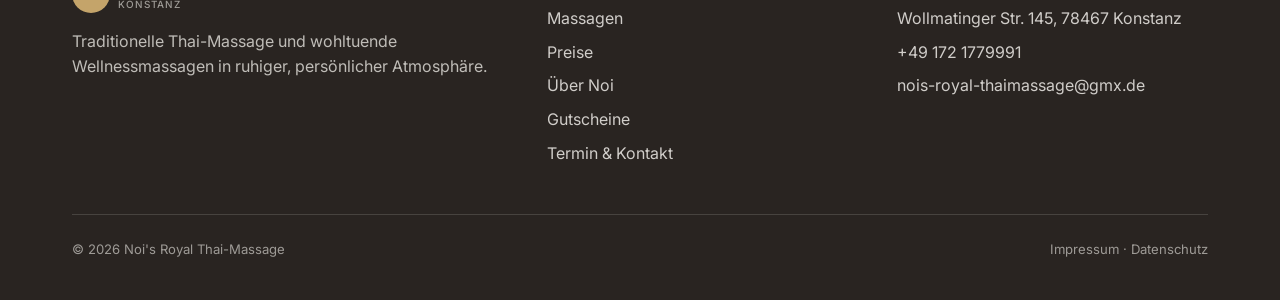
==== commit ce223296: "Replace hero and massage-world placeholders with real photos Swaps the CSS gradient hero/card placeh" ====
--- a/index.html
+++ b/index.html
@@ -72,10 +72,8 @@
       </div>
 
       <div class="hero-visual" aria-hidden="true">
-        <div class="hero-visual-layer layer-bg" data-depth="4"></div>
-        <div class="hero-visual-layer layer-texture" data-depth="6"></div>
-        <div class="hero-visual-layer layer-figure" data-depth="6"></div>
-        <div class="hero-visual-layer layer-detail" data-depth="9"></div>
+        <img class="hero-visual-layer layer-photo" data-depth="4" src="assets/images/hero-massage-treatment.jpg" alt="" loading="eager">
+        <div class="hero-visual-layer layer-vignette" data-depth="6"></div>
         <span class="hero-visual-caption">Studioatmosphäre · Behandlungsraum</span>
       </div>
     </div>
@@ -90,16 +88,16 @@
         <p>Von der traditionellen Thai-Massage bis zur Paarmassage – jede Behandlung wird individuell auf Sie abgestimmt.</p>
       </div>
       <div class="grid grid-4">
-        <a href="massagen.html#thai-massage" class="world-card world-1 reveal">
+        <a href="massagen.html#thai-massage" class="world-card world-1 reveal" style="--bg-image: url('/assets/images/world-thai-massage.jpg');">
           <div><h3>Traditionelle Thai-Massage</h3><p>Dehnungen, Druckpunkte, tiefe Entspannung</p></div>
         </a>
-        <a href="massagen.html#oel-massage" class="world-card world-2 reveal">
+        <a href="massagen.html#oel-massage" class="world-card world-2 reveal" style="--bg-image: url('/assets/images/world-oel-massage.jpg');">
           <div><h3>Öl- &amp; Aromamassage</h3><p>Sanfte Streichungen mit warmem Öl</p></div>
         </a>
-        <a href="massagen.html#kraeuterstempel" class="world-card world-3 reveal">
+        <a href="massagen.html#kraeuterstempel" class="world-card world-3 reveal" style="--bg-image: url('/assets/images/world-kraeuterstempel.jpg');">
           <div><h3>Kräuterstempel &amp; Hot Stone</h3><p>Wärme, Kräuter, intensive Tiefenwirkung</p></div>
         </a>
-        <a href="massagen.html#paarmassage" class="world-card world-4 reveal">
+        <a href="massagen.html#paarmassage" class="world-card world-4 reveal" style="--bg-image: url('/assets/images/world-paarmassage.jpg');">
           <div><h3>Paarmassage</h3><p>Gemeinsame Auszeit zu zweit</p></div>
         </a>
       </div>
--- a/css/styles.css
+++ b/css/styles.css
@@ -320,28 +320,16 @@
   background-size: cover;
   background-position: center;
 }
-.hero-visual .layer-bg {
-  background: radial-gradient(120% 100% at 30% 20%, #caa672 0%, #a4744d 42%, #5f4230 100%);
-}
-.hero-visual .layer-texture {
-  background-image:
-    radial-gradient(60% 50% at 75% 30%, rgba(255,255,255,0.16), transparent 60%),
-    radial-gradient(70% 60% at 20% 85%, rgba(41,36,33,0.35), transparent 65%);
-}
-.hero-visual .layer-figure {
-  background: linear-gradient(200deg, rgba(196,164,106,0.35), rgba(41,36,33,0.55));
-  mix-blend-mode: multiply;
-}
-.hero-visual .layer-detail {
-  position: absolute;
-  right: 8%;
-  bottom: 8%;
-  width: 34%;
-  aspect-ratio: 1.4/1;
-  background: rgba(255, 253, 248, 0.18);
-  border: 1px solid rgba(255,253,248,0.35);
-  border-radius: var(--radius-md);
-  backdrop-filter: blur(3px);
+.hero-visual .layer-photo {
+  width: 100%;
+  height: 100%;
+  object-fit: cover;
+  object-position: center 30%;
+}
+.hero-visual .layer-vignette {
+  background:
+    linear-gradient(0deg, rgba(41,36,33,0.68) 0%, rgba(41,36,33,0.05) 45%, rgba(41,36,33,0.05) 100%),
+    linear-gradient(120deg, rgba(91,58,41,0.22) 0%, transparent 55%);
 }
 .hero-visual-caption {
   position: absolute;
@@ -408,21 +396,23 @@
 .world-card::before {
   content: "";
   position: absolute; inset: 0;
-  background: var(--bg-grad);
+  background: var(--bg-fallback, #6a5340) var(--bg-image) center/cover no-repeat;
+  transition: transform var(--dur-slow) var(--ease-standard);
   z-index: -2;
 }
+.world-card:hover::before { transform: scale(1.05); }
 .world-card::after {
   content: "";
   position: absolute; inset: 0;
-  background: linear-gradient(0deg, rgba(41,36,33,0.75) 0%, rgba(41,36,33,0.1) 55%, transparent 100%);
+  background: linear-gradient(0deg, rgba(41,36,33,0.8) 0%, rgba(41,36,33,0.2) 55%, rgba(41,36,33,0.05) 100%);
   z-index: -1;
 }
 .world-card h3 { color: var(--color-white); margin-bottom: var(--space-3xs); }
 .world-card p { color: rgba(255,253,248,0.86); font-size: 0.9rem; margin-bottom: 0; }
-.world-1 { --bg-grad: linear-gradient(140deg, #8a6a4c, #4c3626); }
-.world-2 { --bg-grad: linear-gradient(140deg, #a9805a, #6f4c34); }
-.world-3 { --bg-grad: linear-gradient(140deg, #7c8570, #4c5442); }
-.world-4 { --bg-grad: linear-gradient(140deg, #b96f4b, #6a3d28); }
+.world-1 { --bg-fallback: #4c3626; }
+.world-2 { --bg-fallback: #6f4c34; }
+.world-3 { --bg-fallback: #4c3626; }
+.world-4 { --bg-fallback: #6a3d28; }
 
 /* ---------------- Guide / "welche Massage passt zu mir" ---------------- */
 .guide-list { display: grid; gap: var(--space-sm); }
